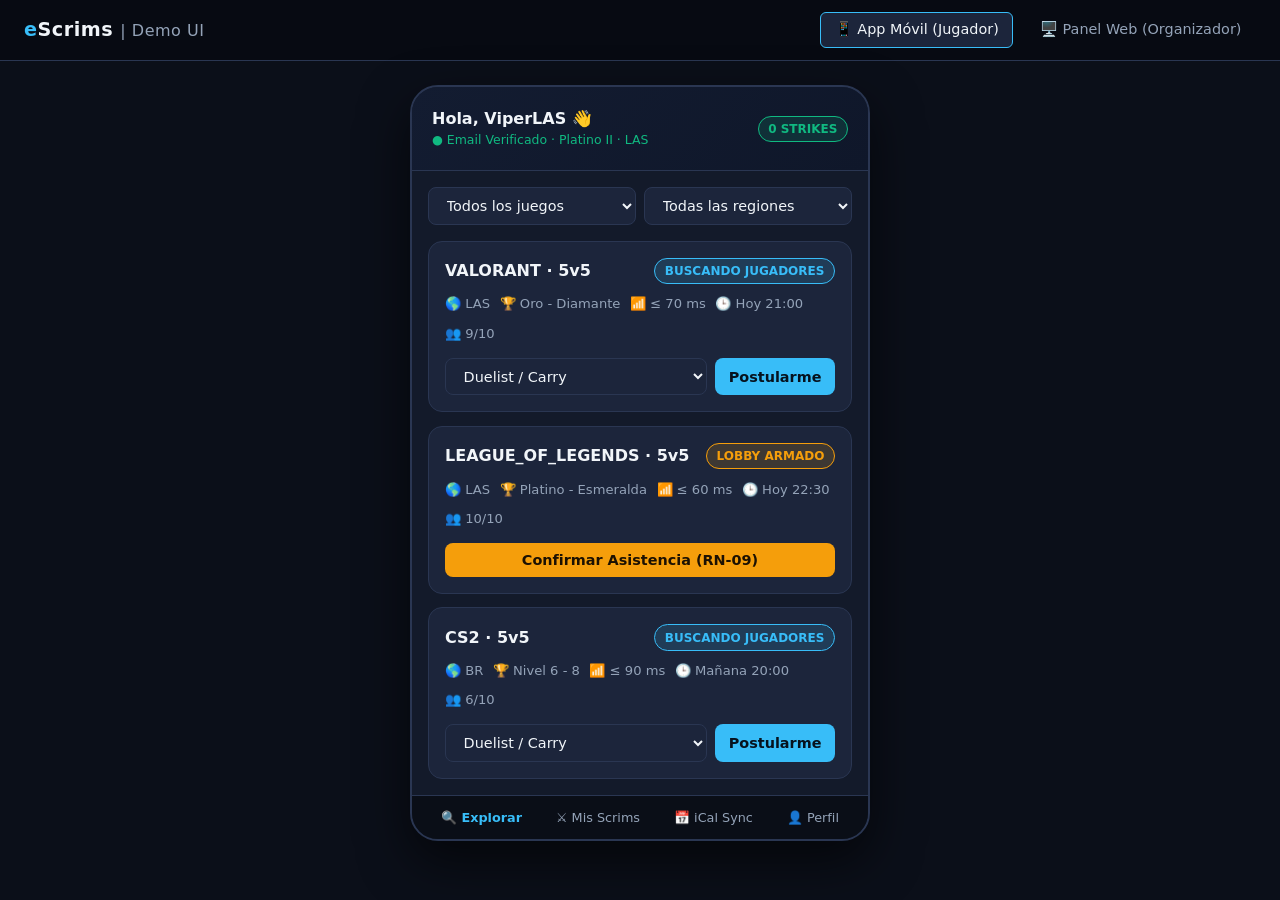
==== src/main/resources/static/index.html @ 635ad033 "Agregadas entidades JPA, repositorios H2 y maquetado UI mobile y web" ====
<!doctype html>
<html lang="es">
  <head>
    <meta charset="UTF-8" />
    <meta name="viewport" content="width=device-width, initial-scale=1.0" />
    <title>eScrims Mobile — Vista Jugador</title>
    <link rel="stylesheet" href="styles.css" />
  </head>
  <body>
    <nav class="top-switcher">
      <div class="brand">
        e<span>Scrims</span>
        <small style="color: #94a3b8; font-weight: 400">| Demo UI</small>
      </div>
      <div class="nav-links">
        <a href="index.html" class="active">📱 App Móvil (Jugador)</a>
        <a href="organizador.html">🖥️ Panel Web (Organizador)</a>
      </div>
    </nav>

    <main class="mobile-wrapper">
      <header class="mobile-header">
        <div>
          <div style="font-weight: 700">Hola, ViperLAS 👋</div>
          <div style="font-size: 0.78rem; color: #10b981">
            ● Email Verificado · Platino II · LAS
          </div>
        </div>
        <span class="badge badge-confirmado">0 Strikes</span>
      </header>

      <section class="mobile-content">
        <div class="filters-bar">
          <select id="filtroJuego" onchange="renderScrims()">
            <option value="TODOS">Todos los juegos</option>
            <option value="VALORANT">Valorant</option>
            <option value="LEAGUE_OF_LEGENDS">League of Legends</option>
            <option value="CS2">Counter-Strike 2</option>
          </select>
          <select id="filtroRegion" onchange="renderScrims()">
            <option value="TODAS">Todas las regiones</option>
            <option value="LAS">LAS</option>
            <option value="LAN">LAN</option>
            <option value="BR">BR</option>
          </select>
        </div>

        <div id="toastMobile" class="toast"></div>
        <div
          id="listaScrims"
          style="display: flex; flex-direction: column; gap: 0.85rem"
        ></div>
      </section>

      <footer class="mobile-bottom-nav">
        <span class="active">🔍 Explorar</span>
        <span>⚔️ Mis Scrims</span>
        <span>📅 iCal Sync</span>
        <span>👤 Perfil</span>
      </footer>
    </main>

    <script>
      const scrimsMock = [
        {
          id: 'scrim-101',
          juego: 'VALORANT',
          formato: '5v5',
          region: 'LAS',
          rango: 'Oro - Diamante',
          latenciaMax: 70,
          hora: 'Hoy 21:00',
          cupos: '9/10',
          estado: 'Buscando jugadores',
          badgeClass: 'badge-buscando',
          postulado: false,
          confirmado: false,
        },
        {
          id: 'scrim-102',
          juego: 'LEAGUE_OF_LEGENDS',
          formato: '5v5',
          region: 'LAS',
          rango: 'Platino - Esmeralda',
          latenciaMax: 60,
          hora: 'Hoy 22:30',
          cupos: '10/10',
          estado: 'Lobby armado',
          badgeClass: 'badge-lobby',
          postulado: true,
          confirmado: false,
        },
        {
          id: 'scrim-103',
          juego: 'CS2',
          formato: '5v5',
          region: 'BR',
          rango: 'Nivel 6 - 8',
          latenciaMax: 90,
          hora: 'Mañana 20:00',
          cupos: '6/10',
          estado: 'Buscando jugadores',
          badgeClass: 'badge-buscando',
          postulado: false,
          confirmado: false,
        },
      ];

      function mostrarAviso(texto) {
        const toast = document.getElementById('toastMobile');
        toast.textContent = texto;
        toast.style.display = 'block';
        setTimeout(() => (toast.style.display = 'none'), 3200);
      }

      function postularse(id) {
        const rol = document.getElementById(`rol-${id}`).value;
        const scrim = scrimsMock.find((s) => s.id === id);
        // Equivalente a POST /api/scrims/{id}/postulaciones
        scrim.postulado = true;
        scrim.cupos = '10/10';
        scrim.estado = 'Lobby armado';
        scrim.badgeClass = 'badge-lobby';
        mostrarAviso(
          `Postulación enviada como ${rol}. ¡Cupo completo -> Lobby armado!`,
        );
        renderScrims();
      }

      function confirmarAsistencia(id) {
        const scrim = scrimsMock.find((s) => s.id === id);
        // Equivalente a POST /api/scrims/{id}/confirmaciones
        scrim.confirmado = true;
        scrim.estado = 'Confirmado';
        scrim.badgeClass = 'badge-confirmado';
        mostrarAviso(
          'Asistencia confirmada (100%). Evento sincronizado en calendario iCal.',
        );
        renderScrims();
      }

      function renderScrims() {
        const juego = document.getElementById('filtroJuego').value;
        const region = document.getElementById('filtroRegion').value;
        const contenedor = document.getElementById('listaScrims');

        const filtrados = scrimsMock.filter(
          (s) =>
            (juego === 'TODOS' || s.juego === juego) &&
            (region === 'TODAS' || s.region === region),
        );

        contenedor.innerHTML = filtrados
          .map(
            (s) => `
            <article class="scrim-card">
                <div class="scrim-card-header">
                    <strong>${s.juego} · ${s.formato}</strong>
                    <span class="badge ${s.badgeClass}">${s.estado}</span>
                </div>
                <div class="scrim-meta">
                    <span>🌎 ${s.region}</span>
                    <span>🏆 ${s.rango}</span>
                    <span>📶 ≤ ${s.latenciaMax} ms</span>
                    <span>🕒 ${s.hora}</span>
                    <span>👥 ${s.cupos}</span>
                </div>
                <div class="scrim-actions">
                    ${
                      !s.postulado
                        ? `
                        <select id="rol-${s.id}">
                            <option value="DUELIST">Duelist / Carry</option>
                            <option value="CONTROLLER">Controller / Jungla</option>
                            <option value="INITIATOR">Initiator / Mid</option>
                            <option value="SENTINEL">Sentinel / Support</option>
                        </select>
                        <button class="btn-primary" onclick="postularse('${s.id}')">Postularme</button>
                    `
                        : !s.confirmado
                          ? `
                        <button class="btn-warning" style="width:100%;" onclick="confirmarAsistencia('${s.id}')">
                            Confirmar Asistencia (RN-09)
                        </button>
                    `
                          : `
                        <button class="btn-outline" style="width:100%;" disabled>✔ Confirmado para jugar</button>
                    `
                    }
                </div>
            </article>
        `,
          )
          .join('');
      }

      renderScrims();
    </script>
  </body>
</html>
---- src/main/resources/static/styles.css ----
:root {
  --bg-dark: #0b0f19;
  --bg-card: #131a2a;
  --bg-elevated: #1c253b;
  --border: #2a3652;
  --text-main: #f1f5f9;
  --text-muted: #94a3b8;
  --accent-primary: #38bdf8;
  --accent-success: #10b981;
  --accent-warning: #f59e0b;
  --accent-danger: #ef4444;
  --accent-purple: #8b5cf6;
}

* {
  box-sizing: border-box;
  margin: 0;
  padding: 0;
  font-family:
    'Segoe UI',
    system-ui,
    -apple-system,
    sans-serif;
}

body {
  background-color: var(--bg-dark);
  color: var(--text-main);
  line-height: 1.5;
}

/* Barra superior de navegación entre vistas */
.top-switcher {
  background: #070a12;
  border-bottom: 1px solid var(--border);
  padding: 0.75rem 1.5rem;
  display: flex;
  justify-content: space-between;
  align-items: center;
  flex-wrap: wrap;
  gap: 0.5rem;
}

.brand {
  font-weight: 800;
  font-size: 1.2rem;
  letter-spacing: 0.5px;
  color: var(--accent-primary);
}

.brand span {
  color: var(--text-main);
}

.nav-links {
  display: flex;
  gap: 0.75rem;
}

.nav-links a {
  text-decoration: none;
  color: var(--text-muted);
  font-size: 0.9rem;
  padding: 0.4rem 0.85rem;
  border-radius: 6px;
  border: 1px solid transparent;
  transition: 0.2s;
}

.nav-links a.active,
.nav-links a:hover {
  color: var(--text-main);
  background: var(--bg-elevated);
  border-color: var(--accent-primary);
}

/* Badges de Estado (Patrón State) */
.badge {
  display: inline-block;
  padding: 0.2rem 0.6rem;
  border-radius: 999px;
  font-size: 0.75rem;
  font-weight: 700;
  text-transform: uppercase;
}

.badge-buscando {
  background: rgba(56, 189, 248, 0.15);
  color: var(--accent-primary);
  border: 1px solid var(--accent-primary);
}
.badge-lobby {
  background: rgba(245, 158, 11, 0.15);
  color: var(--accent-warning);
  border: 1px solid var(--accent-warning);
}
.badge-confirmado {
  background: rgba(16, 185, 129, 0.15);
  color: var(--accent-success);
  border: 1px solid var(--accent-success);
}
.badge-enjuego {
  background: rgba(139, 92, 246, 0.15);
  color: var(--accent-purple);
  border: 1px solid var(--accent-purple);
}

/* Botones e Inputs */
button,
select,
input {
  font-size: 0.9rem;
  border-radius: 8px;
  border: 1px solid var(--border);
  padding: 0.55rem 0.85rem;
  background: var(--bg-elevated);
  color: var(--text-main);
}

button {
  cursor: pointer;
  font-weight: 600;
  transition: 0.15s;
}

button:hover {
  opacity: 0.9;
}
.btn-primary {
  background: var(--accent-primary);
  color: #06121e;
  border: none;
}
.btn-success {
  background: var(--accent-success);
  color: #051b11;
  border: none;
}
.btn-warning {
  background: var(--accent-warning);
  color: #1c1102;
  border: none;
}
.btn-danger {
  background: var(--accent-danger);
  color: #fff;
  border: none;
}
.btn-outline {
  background: transparent;
  border: 1px solid var(--border);
  color: var(--text-main);
}

/* ================= VISTA MÓVIL (JUGADOR) ================= */
.mobile-wrapper {
  max-width: 460px;
  margin: 1.5rem auto;
  background: var(--bg-card);
  border: 2px solid var(--border);
  border-radius: 28px;
  overflow: hidden;
  box-shadow: 0 20px 50px rgba(0, 0, 0, 0.6);
}

.mobile-header {
  padding: 1.25rem;
  background: linear-gradient(135deg, #131c31, #0f172a);
  border-bottom: 1px solid var(--border);
  display: flex;
  justify-content: space-between;
  align-items: center;
}

.mobile-content {
  padding: 1rem;
  display: flex;
  flex-direction: column;
  gap: 1rem;
  max-height: 75vh;
  overflow-y: auto;
}

.filters-bar {
  display: grid;
  grid-template-columns: 1fr 1fr;
  gap: 0.5rem;
}

.scrim-card {
  background: var(--bg-elevated);
  border: 1px solid var(--border);
  border-radius: 14px;
  padding: 1rem;
  display: flex;
  flex-direction: column;
  gap: 0.65rem;
}

.scrim-card-header {
  display: flex;
  justify-content: space-between;
  align-items: center;
}

.scrim-meta {
  font-size: 0.82rem;
  color: var(--text-muted);
  display: flex;
  flex-wrap: wrap;
  gap: 0.6rem;
}

.scrim-actions {
  display: flex;
  gap: 0.5rem;
  margin-top: 0.25rem;
}

.scrim-actions select {
  flex: 1;
}

.mobile-bottom-nav {
  display: flex;
  justify-content: space-around;
  padding: 0.75rem;
  background: #0a0e17;
  border-top: 1px solid var(--border);
  font-size: 0.8rem;
  color: var(--text-muted);
}

.mobile-bottom-nav span.active {
  color: var(--accent-primary);
  font-weight: 700;
}

/* ================= PANEL WEB (ORGANIZADOR) ================= */
.dashboard-container {
  max-width: 1200px;
  margin: 1.5rem auto;
  padding: 0 1.25rem;
  display: grid;
  grid-template-columns: 360px 1fr;
  gap: 1.5rem;
}

@media (max-width: 900px) {
  .dashboard-container {
    grid-template-columns: 1fr;
  }
}

.panel-box {
  background: var(--bg-card);
  border: 1px solid var(--border);
  border-radius: 14px;
  padding: 1.25rem;
  display: flex;
  flex-direction: column;
  gap: 1rem;
}

.panel-box h2 {
  font-size: 1.05rem;
  border-bottom: 1px solid var(--border);
  padding-bottom: 0.6rem;
}

.form-group {
  display: flex;
  flex-direction: column;
  gap: 0.3rem;
}

.form-group label {
  font-size: 0.82rem;
  color: var(--text-muted);
}

.form-row {
  display: grid;
  grid-template-columns: 1fr 1fr;
  gap: 0.6rem;
}

.teams-grid {
  display: grid;
  grid-template-columns: 1fr 1fr;
  gap: 1rem;
}

.team-column {
  background: var(--bg-elevated);
  border: 1px solid var(--border);
  border-radius: 10px;
  padding: 0.9rem;
}

.team-column h3 {
  font-size: 0.92rem;
  margin-bottom: 0.6rem;
  color: var(--accent-primary);
}

.player-row {
  display: flex;
  justify-content: space-between;
  align-items: center;
  padding: 0.45rem 0.6rem;
  background: var(--bg-card);
  border-radius: 6px;
  margin-bottom: 0.45rem;
  font-size: 0.85rem;
}

.command-toolbar {
  display: flex;
  flex-wrap: wrap;
  gap: 0.5rem;
  padding: 0.75rem;
  background: #0d1322;
  border-radius: 10px;
  border: 1px dashed var(--border);
  align-items: center;
}

.toast {
  padding: 0.65rem 0.9rem;
  border-radius: 8px;
  background: rgba(16, 185, 129, 0.15);
  border: 1px solid var(--accent-success);
  color: var(--accent-success);
  font-size: 0.85rem;
  display: none;
}
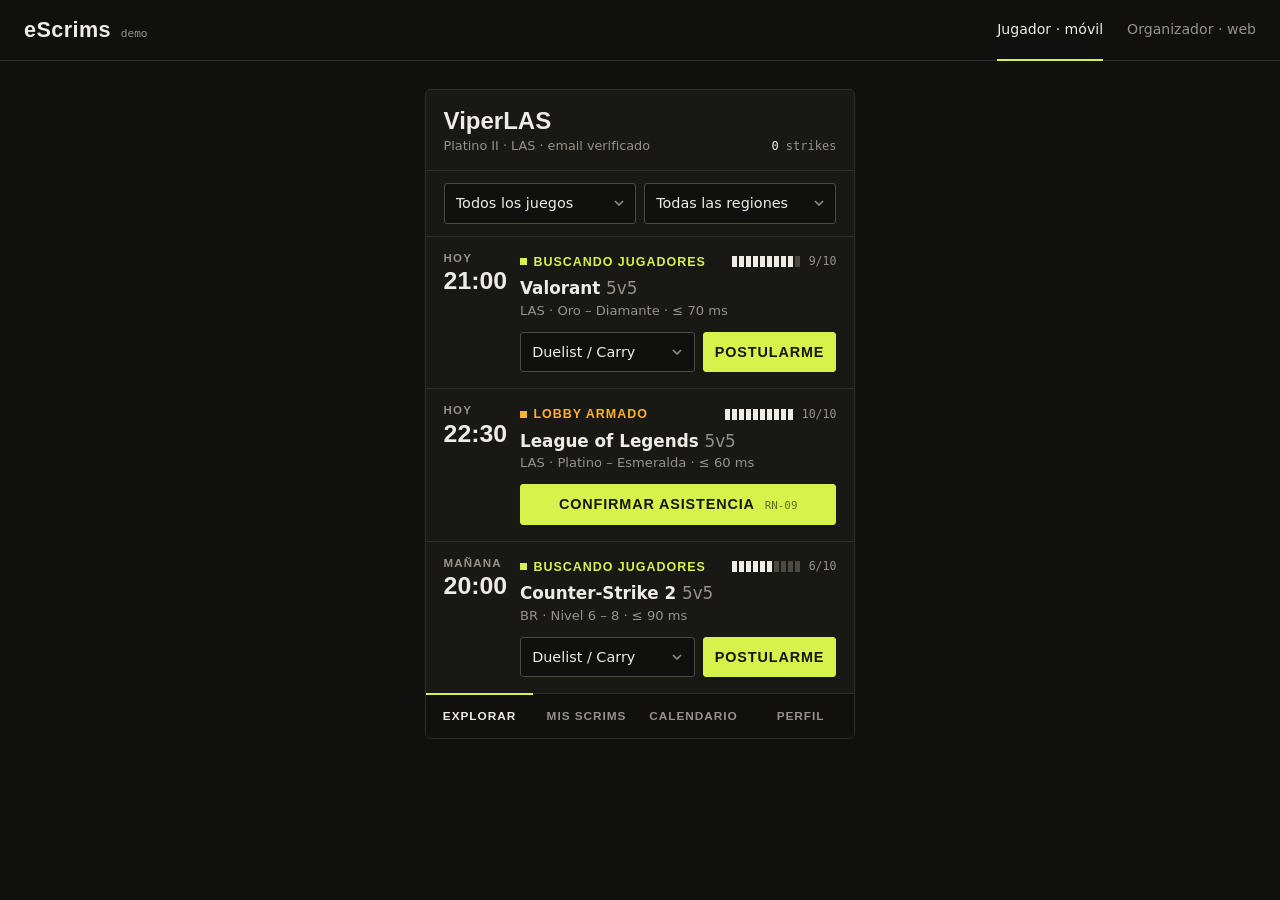
==== commit c9a5a381: "feat: cambiar ui a un estilo mas limpio" ====
--- a/src/main/resources/static/index.html
+++ b/src/main/resources/static/index.html
@@ -3,41 +3,44 @@
   <head>
     <meta charset="UTF-8" />
     <meta name="viewport" content="width=device-width, initial-scale=1.0" />
-    <title>eScrims Mobile — Vista Jugador</title>
+    <title>eScrims — Jugador</title>
     <link rel="stylesheet" href="styles.css" />
   </head>
   <body>
     <nav class="top-switcher">
-      <div class="brand">
-        e<span>Scrims</span>
-        <small style="color: #94a3b8; font-weight: 400">| Demo UI</small>
-      </div>
+      <div class="brand">eScrims <small>demo</small></div>
       <div class="nav-links">
-        <a href="index.html" class="active">📱 App Móvil (Jugador)</a>
-        <a href="organizador.html">🖥️ Panel Web (Organizador)</a>
+        <a href="index.html" class="active">Jugador · móvil</a>
+        <a href="organizador.html">Organizador · web</a>
       </div>
     </nav>
 
     <main class="mobile-wrapper">
       <header class="mobile-header">
         <div>
-          <div style="font-weight: 700">Hola, ViperLAS 👋</div>
-          <div style="font-size: 0.78rem; color: #10b981">
-            ● Email Verificado · Platino II · LAS
-          </div>
+          <div class="player-name">ViperLAS</div>
+          <div class="player-sub">Platino II · LAS · email verificado</div>
         </div>
-        <span class="badge badge-confirmado">0 Strikes</span>
+        <span class="strikes"><b>0</b> strikes</span>
       </header>
 
       <section class="mobile-content">
         <div class="filters-bar">
-          <select id="filtroJuego" onchange="renderScrims()">
+          <select
+            id="filtroJuego"
+            aria-label="Filtrar por juego"
+            onchange="renderScrims()"
+          >
             <option value="TODOS">Todos los juegos</option>
             <option value="VALORANT">Valorant</option>
             <option value="LEAGUE_OF_LEGENDS">League of Legends</option>
             <option value="CS2">Counter-Strike 2</option>
           </select>
-          <select id="filtroRegion" onchange="renderScrims()">
+          <select
+            id="filtroRegion"
+            aria-label="Filtrar por región"
+            onchange="renderScrims()"
+          >
             <option value="TODAS">Todas las regiones</option>
             <option value="LAS">LAS</option>
             <option value="LAN">LAN</option>
@@ -45,34 +48,39 @@
           </select>
         </div>
 
-        <div id="toastMobile" class="toast"></div>
-        <div
-          id="listaScrims"
-          style="display: flex; flex-direction: column; gap: 0.85rem"
-        ></div>
+        <div id="toastMobile" class="toast" role="status"></div>
+        <div id="listaScrims"></div>
       </section>
 
       <footer class="mobile-bottom-nav">
-        <span class="active">🔍 Explorar</span>
-        <span>⚔️ Mis Scrims</span>
-        <span>📅 iCal Sync</span>
-        <span>👤 Perfil</span>
+        <span class="active">Explorar</span>
+        <span>Mis scrims</span>
+        <span>Calendario</span>
+        <span>Perfil</span>
       </footer>
     </main>
 
     <script>
+      const NOMBRES_JUEGO = {
+        VALORANT: 'Valorant',
+        LEAGUE_OF_LEGENDS: 'League of Legends',
+        CS2: 'Counter-Strike 2',
+      };
+
       const scrimsMock = [
         {
           id: 'scrim-101',
           juego: 'VALORANT',
           formato: '5v5',
           region: 'LAS',
-          rango: 'Oro - Diamante',
+          rango: 'Oro – Diamante',
           latenciaMax: 70,
-          hora: 'Hoy 21:00',
-          cupos: '9/10',
+          dia: 'Hoy',
+          hora: '21:00',
+          ocupados: 9,
+          cupos: 10,
           estado: 'Buscando jugadores',
-          badgeClass: 'badge-buscando',
+          estadoClass: 'state-buscando',
           postulado: false,
           confirmado: false,
         },
@@ -81,12 +89,14 @@
           juego: 'LEAGUE_OF_LEGENDS',
           formato: '5v5',
           region: 'LAS',
-          rango: 'Platino - Esmeralda',
+          rango: 'Platino – Esmeralda',
           latenciaMax: 60,
-          hora: 'Hoy 22:30',
-          cupos: '10/10',
+          dia: 'Hoy',
+          hora: '22:30',
+          ocupados: 10,
+          cupos: 10,
           estado: 'Lobby armado',
-          badgeClass: 'badge-lobby',
+          estadoClass: 'state-lobby',
           postulado: true,
           confirmado: false,
         },
@@ -95,34 +105,42 @@
           juego: 'CS2',
           formato: '5v5',
           region: 'BR',
-          rango: 'Nivel 6 - 8',
+          rango: 'Nivel 6 – 8',
           latenciaMax: 90,
-          hora: 'Mañana 20:00',
-          cupos: '6/10',
+          dia: 'Mañana',
+          hora: '20:00',
+          ocupados: 6,
+          cupos: 10,
           estado: 'Buscando jugadores',
-          badgeClass: 'badge-buscando',
+          estadoClass: 'state-buscando',
           postulado: false,
           confirmado: false,
         },
       ];
 
+      let timerAviso;
       function mostrarAviso(texto) {
         const toast = document.getElementById('toastMobile');
         toast.textContent = texto;
-        toast.style.display = 'block';
-        setTimeout(() => (toast.style.display = 'none'), 3200);
+        toast.classList.add('is-visible');
+        clearTimeout(timerAviso);
+        timerAviso = setTimeout(
+          () => toast.classList.remove('is-visible'),
+          3200,
+        );
       }
 
       function postularse(id) {
-        const rol = document.getElementById(`rol-${id}`).value;
+        const selectRol = document.getElementById(`rol-${id}`);
+        const rol = selectRol.options[selectRol.selectedIndex].text;
         const scrim = scrimsMock.find((s) => s.id === id);
         // Equivalente a POST /api/scrims/{id}/postulaciones
         scrim.postulado = true;
-        scrim.cupos = '10/10';
+        scrim.ocupados = scrim.cupos;
         scrim.estado = 'Lobby armado';
-        scrim.badgeClass = 'badge-lobby';
+        scrim.estadoClass = 'state-lobby';
         mostrarAviso(
-          `Postulación enviada como ${rol}. ¡Cupo completo -> Lobby armado!`,
+          `Te postulaste como ${rol}. Se completó el cupo: lobby armado.`,
         );
         renderScrims();
       }
@@ -132,11 +150,39 @@
         // Equivalente a POST /api/scrims/{id}/confirmaciones
         scrim.confirmado = true;
         scrim.estado = 'Confirmado';
-        scrim.badgeClass = 'badge-confirmado';
+        scrim.estadoClass = 'state-confirmado';
         mostrarAviso(
-          'Asistencia confirmada (100%). Evento sincronizado en calendario iCal.',
+          'Asistencia confirmada. El evento se agregó a tu calendario (iCal).',
         );
         renderScrims();
+      }
+
+      function renderCupos(s) {
+        let pips = '';
+        for (let i = 0; i < s.cupos; i++) {
+          pips += `<i class="${i < s.ocupados ? 'on' : ''}"></i>`;
+        }
+        return `<div class="slots" title="${s.ocupados} de ${s.cupos} cupos ocupados">${pips}<span>${s.ocupados}/${s.cupos}</span></div>`;
+      }
+
+      function renderAcciones(s) {
+        if (!s.postulado) {
+          return `
+            <select id="rol-${s.id}" aria-label="Rol">
+              <option value="DUELIST">Duelist / Carry</option>
+              <option value="CONTROLLER">Controller / Jungla</option>
+              <option value="INITIATOR">Initiator / Mid</option>
+              <option value="SENTINEL">Sentinel / Support</option>
+            </select>
+            <button class="btn-primary" onclick="postularse('${s.id}')">Postularme</button>`;
+        }
+        if (!s.confirmado) {
+          return `
+            <button class="btn-primary block" onclick="confirmarAsistencia('${s.id}')">
+              Confirmar asistencia <span class="ref">RN-09</span>
+            </button>`;
+        }
+        return `<button class="btn-done block" disabled>Asistencia confirmada</button>`;
       }
 
       function renderScrims() {
@@ -150,46 +196,29 @@
             (region === 'TODAS' || s.region === region),
         );
 
+        if (filtrados.length === 0) {
+          contenedor.innerHTML = `<p class="empty" style="padding:1.25rem 1.1rem">No hay scrims con esos filtros.</p>`;
+          return;
+        }
+
         contenedor.innerHTML = filtrados
           .map(
             (s) => `
-            <article class="scrim-card">
-                <div class="scrim-card-header">
-                    <strong>${s.juego} · ${s.formato}</strong>
-                    <span class="badge ${s.badgeClass}">${s.estado}</span>
+            <article class="scrim">
+              <div class="scrim-when">
+                <span class="day">${s.dia}</span>
+                <span class="time">${s.hora}</span>
+              </div>
+              <div class="scrim-body">
+                <div class="scrim-top">
+                  <span class="state ${s.estadoClass}">${s.estado}</span>
+                  ${renderCupos(s)}
                 </div>
-                <div class="scrim-meta">
-                    <span>🌎 ${s.region}</span>
-                    <span>🏆 ${s.rango}</span>
-                    <span>📶 ≤ ${s.latenciaMax} ms</span>
-                    <span>🕒 ${s.hora}</span>
-                    <span>👥 ${s.cupos}</span>
-                </div>
-                <div class="scrim-actions">
-                    ${
-                      !s.postulado
-                        ? `
-                        <select id="rol-${s.id}">
-                            <option value="DUELIST">Duelist / Carry</option>
-                            <option value="CONTROLLER">Controller / Jungla</option>
-                            <option value="INITIATOR">Initiator / Mid</option>
-                            <option value="SENTINEL">Sentinel / Support</option>
-                        </select>
-                        <button class="btn-primary" onclick="postularse('${s.id}')">Postularme</button>
-                    `
-                        : !s.confirmado
-                          ? `
-                        <button class="btn-warning" style="width:100%;" onclick="confirmarAsistencia('${s.id}')">
-                            Confirmar Asistencia (RN-09)
-                        </button>
-                    `
-                          : `
-                        <button class="btn-outline" style="width:100%;" disabled>✔ Confirmado para jugar</button>
-                    `
-                    }
-                </div>
-            </article>
-        `,
+                <h3>${NOMBRES_JUEGO[s.juego]} <span>${s.formato}</span></h3>
+                <div class="scrim-meta">${s.region} · ${s.rango} · ≤ ${s.latenciaMax} ms</div>
+                <div class="scrim-actions">${renderAcciones(s)}</div>
+              </div>
+            </article>`,
           )
           .join('');
       }
--- a/src/main/resources/static/styles.css
+++ b/src/main/resources/static/styles.css
@@ -1,183 +1,301 @@
 :root {
-  --bg-dark: #0b0f19;
-  --bg-card: #131a2a;
-  --bg-elevated: #1c253b;
-  --border: #2a3652;
-  --text-main: #f1f5f9;
-  --text-muted: #94a3b8;
-  --accent-primary: #38bdf8;
-  --accent-success: #10b981;
-  --accent-warning: #f59e0b;
-  --accent-danger: #ef4444;
-  --accent-purple: #8b5cf6;
+  --bg: #10100e;
+  --surface: #181815;
+  --surface-2: #21211d;
+  --line: #2e2e28;
+  --line-strong: #4a4a40;
+  --text: #edece6;
+  --muted: #94928a;
+  --accent: #d6f24b;
+  --accent-ink: #15170a;
+  --ok: #62d49b;
+  --warn: #ffb02e;
+  --live: #ff6b4a;
+  --danger: #ff5c4d;
+
+  --font-display:
+    'Bahnschrift', 'DIN Alternate', 'Roboto Condensed', 'Arial Narrow',
+    sans-serif;
+  --font-body: 'Segoe UI', system-ui, -apple-system, sans-serif;
+  --font-mono: 'Cascadia Mono', 'Cascadia Code', Consolas, ui-monospace,
+    monospace;
 }
 
 * {
   box-sizing: border-box;
   margin: 0;
   padding: 0;
-  font-family:
-    'Segoe UI',
-    system-ui,
-    -apple-system,
-    sans-serif;
 }
 
 body {
-  background-color: var(--bg-dark);
-  color: var(--text-main);
-  line-height: 1.5;
-}
-
-/* Barra superior de navegación entre vistas */
+  background: var(--bg);
+  color: var(--text);
+  font-family: var(--font-body);
+  font-size: 15px;
+  line-height: 1.45;
+}
+
+/* ---------- Barra superior ---------- */
 .top-switcher {
-  background: #070a12;
-  border-bottom: 1px solid var(--border);
-  padding: 0.75rem 1.5rem;
   display: flex;
   justify-content: space-between;
+  align-items: stretch;
+  flex-wrap: wrap;
+  gap: 0 1.5rem;
+  padding: 0 1.5rem;
+  border-bottom: 1px solid var(--line);
+}
+
+.brand {
+  display: flex;
+  align-items: baseline;
+  gap: 0.6rem;
+  padding: 0.9rem 0;
+  font-family: var(--font-display);
+  font-size: 1.35rem;
+  font-weight: 700;
+  font-stretch: 80%;
+  letter-spacing: 0.02em;
+}
+
+.brand small {
+  font-family: var(--font-mono);
+  font-size: 0.7rem;
+  font-weight: 400;
+  letter-spacing: 0;
+  color: var(--muted);
+}
+
+.nav-links {
+  display: flex;
+  gap: 1.5rem;
+}
+
+.nav-links a {
+  display: flex;
   align-items: center;
-  flex-wrap: wrap;
-  gap: 0.5rem;
-}
-
-.brand {
-  font-weight: 800;
-  font-size: 1.2rem;
-  letter-spacing: 0.5px;
-  color: var(--accent-primary);
-}
-
-.brand span {
-  color: var(--text-main);
-}
-
-.nav-links {
-  display: flex;
-  gap: 0.75rem;
-}
-
-.nav-links a {
   text-decoration: none;
-  color: var(--text-muted);
-  font-size: 0.9rem;
-  padding: 0.4rem 0.85rem;
-  border-radius: 6px;
-  border: 1px solid transparent;
-  transition: 0.2s;
-}
-
-.nav-links a.active,
+  color: var(--muted);
+  font-size: 0.88rem;
+  border-bottom: 2px solid transparent;
+  margin-bottom: -1px;
+  padding: 0.6rem 0;
+}
+
 .nav-links a:hover {
-  color: var(--text-main);
-  background: var(--bg-elevated);
-  border-color: var(--accent-primary);
-}
-
-/* Badges de Estado (Patrón State) */
-.badge {
-  display: inline-block;
-  padding: 0.2rem 0.6rem;
-  border-radius: 999px;
-  font-size: 0.75rem;
-  font-weight: 700;
+  color: var(--text);
+}
+
+.nav-links a.active {
+  color: var(--text);
+  border-bottom-color: var(--accent);
+}
+
+/* ---------- Estado del scrim (Patrón State) ---------- */
+.state {
+  display: inline-flex;
+  align-items: center;
+  gap: 0.4rem;
+  font-family: var(--font-display);
+  font-size: 0.78rem;
+  font-weight: 600;
+  letter-spacing: 0.08em;
   text-transform: uppercase;
-}
-
-.badge-buscando {
-  background: rgba(56, 189, 248, 0.15);
-  color: var(--accent-primary);
-  border: 1px solid var(--accent-primary);
-}
-.badge-lobby {
-  background: rgba(245, 158, 11, 0.15);
-  color: var(--accent-warning);
-  border: 1px solid var(--accent-warning);
-}
-.badge-confirmado {
-  background: rgba(16, 185, 129, 0.15);
-  color: var(--accent-success);
-  border: 1px solid var(--accent-success);
-}
-.badge-enjuego {
-  background: rgba(139, 92, 246, 0.15);
-  color: var(--accent-purple);
-  border: 1px solid var(--accent-purple);
-}
-
-/* Botones e Inputs */
+  white-space: nowrap;
+}
+
+.state::before {
+  content: '';
+  width: 7px;
+  height: 7px;
+  background: currentColor;
+}
+
+.state-buscando {
+  color: var(--accent);
+}
+.state-lobby {
+  color: var(--warn);
+}
+.state-confirmado {
+  color: var(--ok);
+}
+.state-enjuego {
+  color: var(--live);
+}
+
+/* Referencia a regla de negocio / caso de uso / patrón */
+.ref {
+  font-family: var(--font-mono);
+  font-size: 0.68rem;
+  font-weight: 400;
+  letter-spacing: 0;
+  text-transform: none;
+  color: var(--muted);
+}
+
+button .ref {
+  color: inherit;
+  opacity: 0.6;
+  margin-left: 0.35rem;
+}
+
+/* ---------- Controles ---------- */
 button,
 select,
 input {
+  font: inherit;
   font-size: 0.9rem;
-  border-radius: 8px;
-  border: 1px solid var(--border);
-  padding: 0.55rem 0.85rem;
-  background: var(--bg-elevated);
-  color: var(--text-main);
+  color: var(--text);
+  background: var(--bg);
+  border: 1px solid var(--line-strong);
+  border-radius: 3px;
+  padding: 0.55rem 0.7rem;
+  min-height: 40px;
+}
+
+select {
+  appearance: none;
+  padding-right: 1.9rem;
+  background-image: url("data:image/svg+xml,%3Csvg xmlns='http://www.w3.org/2000/svg' width='10' height='6'%3E%3Cpath d='M1 1l4 4 4-4' fill='none' stroke='%2394928a' stroke-width='1.5'/%3E%3C/svg%3E");
+  background-repeat: no-repeat;
+  background-position: right 0.7rem center;
+}
+
+input[type='datetime-local'] {
+  color-scheme: dark;
+}
+
+select:hover,
+input:hover {
+  border-color: var(--muted);
+}
+
+:focus-visible {
+  outline: 2px solid var(--accent);
+  outline-offset: 2px;
 }
 
 button {
   cursor: pointer;
-  font-weight: 600;
-  transition: 0.15s;
-}
-
-button:hover {
-  opacity: 0.9;
-}
+  font-family: var(--font-display);
+  font-weight: 600;
+  letter-spacing: 0.06em;
+  text-transform: uppercase;
+  white-space: nowrap;
+}
+
+button:disabled {
+  cursor: default;
+}
+
 .btn-primary {
-  background: var(--accent-primary);
-  color: #06121e;
-  border: none;
-}
-.btn-success {
-  background: var(--accent-success);
-  color: #051b11;
-  border: none;
-}
-.btn-warning {
-  background: var(--accent-warning);
-  color: #1c1102;
-  border: none;
-}
+  background: var(--accent);
+  border-color: var(--accent);
+  color: var(--accent-ink);
+}
+
+.btn-primary:hover {
+  background: #e4fb6c;
+}
+
+.btn-ghost {
+  background: transparent;
+}
+
+.btn-ghost:hover:not(:disabled) {
+  border-color: var(--text);
+}
+
 .btn-danger {
-  background: var(--accent-danger);
-  color: #fff;
-  border: none;
-}
-.btn-outline {
   background: transparent;
-  border: 1px solid var(--border);
-  color: var(--text-main);
+  border-color: transparent;
+  color: var(--danger);
+  min-height: 0;
+  padding: 0.15rem 0.4rem;
+  font-size: 0.75rem;
+}
+
+.btn-danger:hover {
+  border-color: var(--danger);
+}
+
+.btn-done {
+  background: transparent;
+  border-color: var(--line);
+  color: var(--ok);
+}
+
+.block {
+  width: 100%;
+}
+
+/* ---------- Aviso ---------- */
+.toast {
+  display: none;
+  padding: 0.6rem 0.75rem;
+  font-size: 0.85rem;
+  background: var(--surface-2);
+  border: 1px solid var(--line-strong);
+  border-left: 3px solid var(--ok);
+  border-radius: 3px;
+}
+
+.toast.is-visible {
+  display: block;
+}
+
+.toast.is-error {
+  border-left-color: var(--danger);
 }
 
 /* ================= VISTA MÓVIL (JUGADOR) ================= */
 .mobile-wrapper {
-  max-width: 460px;
-  margin: 1.5rem auto;
-  background: var(--bg-card);
-  border: 2px solid var(--border);
-  border-radius: 28px;
+  max-width: 430px;
+  margin: 1.75rem auto;
+  background: var(--surface);
+  border: 1px solid var(--line);
+  border-radius: 6px;
   overflow: hidden;
-  box-shadow: 0 20px 50px rgba(0, 0, 0, 0.6);
 }
 
 .mobile-header {
-  padding: 1.25rem;
-  background: linear-gradient(135deg, #131c31, #0f172a);
-  border-bottom: 1px solid var(--border);
   display: flex;
   justify-content: space-between;
-  align-items: center;
+  align-items: flex-end;
+  gap: 1rem;
+  padding: 1.1rem 1.1rem 0.9rem;
+  border-bottom: 1px solid var(--line);
+}
+
+.player-name {
+  font-family: var(--font-display);
+  font-size: 1.5rem;
+  font-weight: 700;
+  font-stretch: 80%;
+  line-height: 1.1;
+}
+
+.player-sub {
+  font-size: 0.8rem;
+  color: var(--muted);
+  margin-top: 0.2rem;
+}
+
+.strikes {
+  font-family: var(--font-mono);
+  font-size: 0.75rem;
+  color: var(--muted);
+  white-space: nowrap;
+}
+
+.strikes b {
+  color: var(--text);
+  font-weight: 400;
 }
 
 .mobile-content {
-  padding: 1rem;
-  display: flex;
-  flex-direction: column;
-  gap: 1rem;
-  max-height: 75vh;
+  max-height: 72vh;
   overflow-y: auto;
 }
 
@@ -185,65 +303,151 @@
   display: grid;
   grid-template-columns: 1fr 1fr;
   gap: 0.5rem;
-}
-
-.scrim-card {
-  background: var(--bg-elevated);
-  border: 1px solid var(--border);
-  border-radius: 14px;
-  padding: 1rem;
-  display: flex;
-  flex-direction: column;
-  gap: 0.65rem;
-}
-
-.scrim-card-header {
+  padding: 0.75rem 1.1rem;
+  border-bottom: 1px solid var(--line);
+}
+
+.mobile-content .toast {
+  margin: 0.75rem 1.1rem 0;
+}
+
+.scrim {
+  display: grid;
+  grid-template-columns: 62px 1fr;
+  gap: 0.9rem;
+  padding: 1rem 1.1rem;
+  border-bottom: 1px solid var(--line);
+}
+
+.scrim:last-child {
+  border-bottom: none;
+}
+
+.scrim-when {
+  font-family: var(--font-display);
+  font-stretch: 80%;
+  line-height: 1;
+}
+
+.scrim-when .day {
+  display: block;
+  font-size: 0.72rem;
+  font-weight: 600;
+  letter-spacing: 0.1em;
+  text-transform: uppercase;
+  color: var(--muted);
+  margin-bottom: 0.3rem;
+}
+
+.scrim-when .time {
+  font-size: 1.55rem;
+  font-weight: 700;
+  font-variant-numeric: tabular-nums;
+}
+
+.scrim-body {
+  min-width: 0;
+}
+
+.scrim-top {
   display: flex;
   justify-content: space-between;
   align-items: center;
+  gap: 0.5rem;
+}
+
+.slots {
+  display: flex;
+  align-items: center;
+  gap: 2px;
+}
+
+.slots i {
+  width: 5px;
+  height: 11px;
+  background: var(--line-strong);
+}
+
+.slots i.on {
+  background: var(--text);
+}
+
+.slots span {
+  font-family: var(--font-mono);
+  font-size: 0.72rem;
+  color: var(--muted);
+  margin-left: 0.4rem;
+}
+
+.scrim h3 {
+  font-size: 1.05rem;
+  font-weight: 600;
+  margin-top: 0.35rem;
+}
+
+.scrim h3 span {
+  font-weight: 400;
+  color: var(--muted);
 }
 
 .scrim-meta {
   font-size: 0.82rem;
-  color: var(--text-muted);
-  display: flex;
-  flex-wrap: wrap;
-  gap: 0.6rem;
+  color: var(--muted);
 }
 
 .scrim-actions {
   display: flex;
   gap: 0.5rem;
-  margin-top: 0.25rem;
+  margin-top: 0.75rem;
 }
 
 .scrim-actions select {
   flex: 1;
+  min-width: 0;
 }
 
 .mobile-bottom-nav {
-  display: flex;
-  justify-content: space-around;
-  padding: 0.75rem;
-  background: #0a0e17;
-  border-top: 1px solid var(--border);
-  font-size: 0.8rem;
-  color: var(--text-muted);
+  display: grid;
+  grid-template-columns: repeat(4, 1fr);
+  border-top: 1px solid var(--line);
+  background: var(--bg);
+  font-family: var(--font-display);
+  font-size: 0.74rem;
+  font-weight: 600;
+  letter-spacing: 0.08em;
+  text-transform: uppercase;
+  text-align: center;
+  color: var(--muted);
+}
+
+.mobile-bottom-nav span {
+  padding: 0.8rem 0.25rem;
+  border-top: 2px solid transparent;
+  margin-top: -1px;
 }
 
 .mobile-bottom-nav span.active {
-  color: var(--accent-primary);
-  font-weight: 700;
+  color: var(--text);
+  border-top-color: var(--accent);
+}
+
+@media (max-width: 460px) {
+  .mobile-wrapper {
+    margin: 0;
+    border: none;
+    border-radius: 0;
+  }
 }
 
 /* ================= PANEL WEB (ORGANIZADOR) ================= */
 .dashboard-container {
-  max-width: 1200px;
-  margin: 1.5rem auto;
-  padding: 0 1.25rem;
+  max-width: 1180px;
+  margin: 1.75rem auto;
+  padding: 0 1.5rem;
   display: grid;
-  grid-template-columns: 360px 1fr;
-  gap: 1.5rem;
+  grid-template-columns: 340px 1fr;
+  gap: 2.5rem;
+  align-items: start;
 }
 
 @media (max-width: 900px) {
@@ -252,31 +456,57 @@
   }
 }
 
-.panel-box {
-  background: var(--bg-card);
-  border: 1px solid var(--border);
-  border-radius: 14px;
-  padding: 1.25rem;
+.panel {
   display: flex;
   flex-direction: column;
-  gap: 1rem;
-}
-
-.panel-box h2 {
-  font-size: 1.05rem;
-  border-bottom: 1px solid var(--border);
-  padding-bottom: 0.6rem;
+  gap: 1.1rem;
+  min-width: 0;
+}
+
+.panel-head {
+  display: flex;
+  justify-content: space-between;
+  align-items: baseline;
+  flex-wrap: wrap;
+  gap: 0.4rem 1rem;
+  padding-bottom: 0.7rem;
+  border-bottom: 1px solid var(--line-strong);
+}
+
+.panel-head h2 {
+  font-family: var(--font-display);
+  font-size: 1.5rem;
+  font-weight: 700;
+  font-stretch: 80%;
+  line-height: 1.15;
+}
+
+.form {
+  display: flex;
+  flex-direction: column;
+  gap: 0.85rem;
 }
 
 .form-group {
   display: flex;
   flex-direction: column;
   gap: 0.3rem;
-}
-
-.form-group label {
-  font-size: 0.82rem;
-  color: var(--text-muted);
+  min-width: 0;
+}
+
+.form-group label,
+.label {
+  font-family: var(--font-display);
+  font-size: 0.74rem;
+  font-weight: 600;
+  letter-spacing: 0.08em;
+  text-transform: uppercase;
+  color: var(--muted);
+}
+
+.form-group select,
+.form-group input {
+  width: 100%;
 }
 
 .form-row {
@@ -285,53 +515,80 @@
   gap: 0.6rem;
 }
 
+.command-toolbar {
+  display: flex;
+  flex-wrap: wrap;
+  align-items: center;
+  gap: 0.5rem;
+}
+
+.command-toolbar .label {
+  margin-right: 0.5rem;
+}
+
+.command-toolbar .btn-primary {
+  margin-left: auto;
+}
+
 .teams-grid {
   display: grid;
   grid-template-columns: 1fr 1fr;
-  gap: 1rem;
-}
-
-.team-column {
-  background: var(--bg-elevated);
-  border: 1px solid var(--border);
-  border-radius: 10px;
-  padding: 0.9rem;
-}
-
-.team-column h3 {
+  gap: 2rem;
+}
+
+@media (max-width: 600px) {
+  .teams-grid {
+    grid-template-columns: 1fr;
+  }
+}
+
+.team h3 {
+  display: flex;
+  justify-content: space-between;
+  align-items: baseline;
+  gap: 0.5rem;
+  font-family: var(--font-display);
+  font-size: 0.95rem;
+  font-weight: 600;
+  letter-spacing: 0.08em;
+  text-transform: uppercase;
+  padding-bottom: 0.45rem;
+  border-bottom: 1px solid var(--line-strong);
+}
+
+.player-row {
+  display: flex;
+  align-items: center;
+  gap: 0.6rem;
+  min-height: 42px;
+  padding: 0.35rem 0;
+  border-bottom: 1px solid var(--line);
   font-size: 0.92rem;
-  margin-bottom: 0.6rem;
-  color: var(--accent-primary);
-}
-
-.player-row {
-  display: flex;
-  justify-content: space-between;
-  align-items: center;
-  padding: 0.45rem 0.6rem;
-  background: var(--bg-card);
-  border-radius: 6px;
-  margin-bottom: 0.45rem;
+}
+
+.player-row .pos,
+.player-row .rol {
+  font-family: var(--font-mono);
+  font-size: 0.72rem;
+  color: var(--muted);
+}
+
+.player-row .pos {
+  width: 1.9rem;
+  flex: none;
+}
+
+.player-row .nombre {
+  flex: 1;
+  min-width: 0;
+  font-weight: 600;
+  overflow: hidden;
+  text-overflow: ellipsis;
+  white-space: nowrap;
+}
+
+.empty {
+  padding: 0.7rem 0;
   font-size: 0.85rem;
-}
-
-.command-toolbar {
-  display: flex;
-  flex-wrap: wrap;
-  gap: 0.5rem;
-  padding: 0.75rem;
-  background: #0d1322;
-  border-radius: 10px;
-  border: 1px dashed var(--border);
-  align-items: center;
-}
-
-.toast {
-  padding: 0.65rem 0.9rem;
-  border-radius: 8px;
-  background: rgba(16, 185, 129, 0.15);
-  border: 1px solid var(--accent-success);
-  color: var(--accent-success);
-  font-size: 0.85rem;
-  display: none;
-}
+  color: var(--muted);
+}
